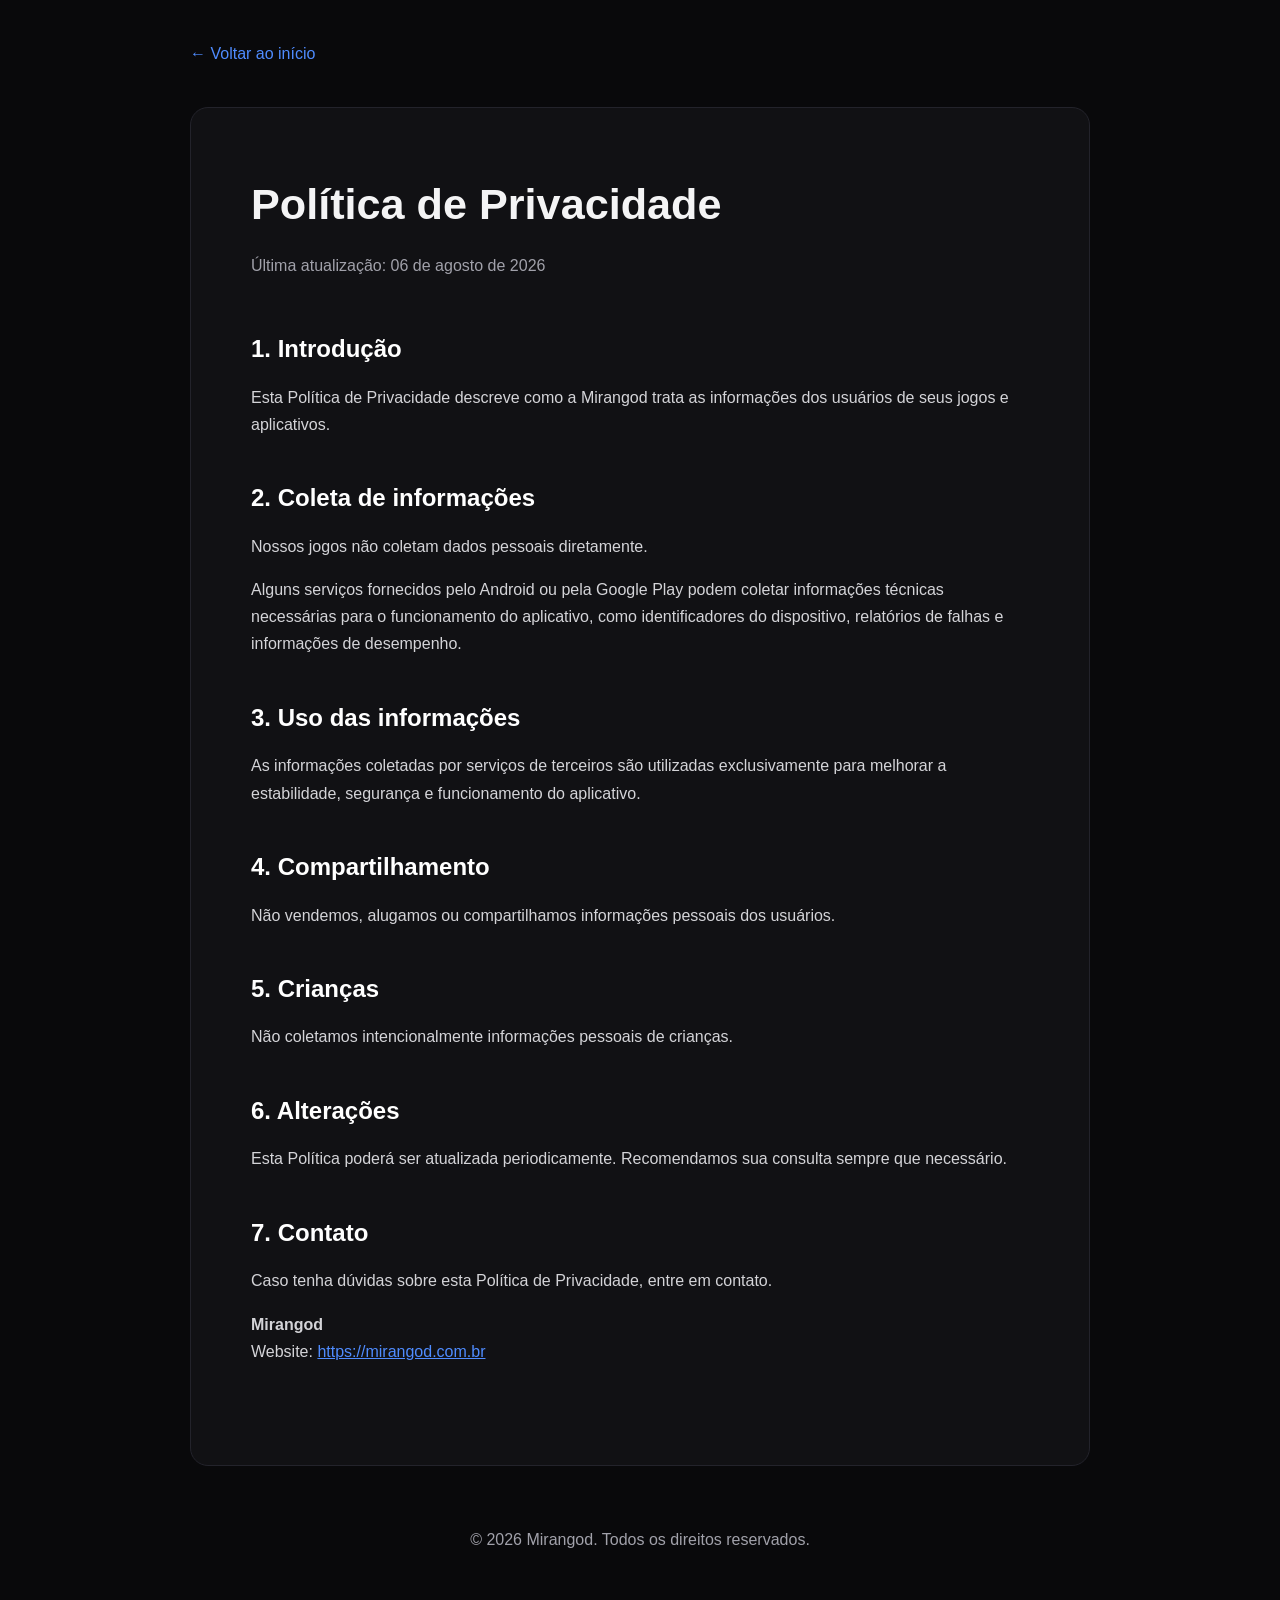
==== politica-de-privacidade/index.html @ 004960d5 "PORT-5 Criada página de política de privacidade" ====
<!DOCTYPE html>
<html lang="pt-BR">
<head>
    <meta charset="UTF-8">
    <meta name="viewport" content="width=device-width, initial-scale=1.0">

    <title>Política de Privacidade | Mirangod</title>

    <meta name="description" content="Política de Privacidade dos aplicativos e jogos desenvolvidos por Mirangod.">

    <link rel="stylesheet" href="style.css">
</head>

<body>

<header>
    <a href="/">← Voltar ao início</a>
</header>

<main class="container">

    <h1>Política de Privacidade</h1>

    <p class="updated">
        Última atualização: 06 de agosto de 2026
    </p>

    <section>

        <h2>1. Introdução</h2>

        <p>
            Esta Política de Privacidade descreve como a Mirangod trata as
            informações dos usuários de seus jogos e aplicativos.
        </p>

    </section>

    <section>

        <h2>2. Coleta de informações</h2>

        <p>
            Nossos jogos não coletam dados pessoais diretamente.
        </p>

        <p>
            Alguns serviços fornecidos pelo Android ou pela Google Play podem
            coletar informações técnicas necessárias para o funcionamento do
            aplicativo, como identificadores do dispositivo, relatórios de falhas
            e informações de desempenho.
        </p>

    </section>

    <section>

        <h2>3. Uso das informações</h2>

        <p>
            As informações coletadas por serviços de terceiros são utilizadas
            exclusivamente para melhorar a estabilidade, segurança e funcionamento
            do aplicativo.
        </p>

    </section>

    <section>

        <h2>4. Compartilhamento</h2>

        <p>
            Não vendemos, alugamos ou compartilhamos informações pessoais dos
            usuários.
        </p>

    </section>

    <section>

        <h2>5. Crianças</h2>

        <p>
            Não coletamos intencionalmente informações pessoais de crianças.
        </p>

    </section>

    <section>

        <h2>6. Alterações</h2>

        <p>
            Esta Política poderá ser atualizada periodicamente. Recomendamos sua
            consulta sempre que necessário.
        </p>

    </section>

    <section>

        <h2>7. Contato</h2>

        <p>
            Caso tenha dúvidas sobre esta Política de Privacidade, entre em contato.
        </p>

        <p>

            <strong>Mirangod</strong><br>
            Website:
            <a href="https://mirangod.com.br">
                https://mirangod.com.br
            </a>

        </p>

    </section>

</main>

<footer>

    © 2026 Mirangod. Todos os direitos reservados.

</footer>

</body>
</html>
---- politica-de-privacidade/style.css ----
:root{

    --background:#09090B;
    --surface:#111114;
    --border:#23232b;

    --text:#F4F4F5;
    --muted:#A1A1AA;

    --accent:#4F8CFF;

}

*{
    margin:0;
    padding:0;
    box-sizing:border-box;
}

body{

    background:var(--background);

    color:var(--text);

    font-family:Inter,Segoe UI,Arial,sans-serif;

    line-height:1.7;

}

header{

    width:min(900px,90%);
    margin:auto;

    padding:40px 0;

}

header a{

    color:var(--accent);
    text-decoration:none;

}

.container{

    width:min(900px,90%);
    margin:auto;

    background:var(--surface);

    border:1px solid var(--border);

    border-radius:18px;

    padding:60px;

}

h1{

    font-size:2.7rem;

    margin-bottom:10px;

}

.updated{

    color:var(--muted);

    margin-bottom:50px;

}

section{

    margin-bottom:40px;

}

h2{

    margin-bottom:14px;

    color:white;

}

p{

    color:#d4d4d8;

    margin-bottom:16px;

}

a{

    color:var(--accent);

}

footer{

    text-align:center;

    color:var(--muted);

    padding:60px 0;

}

@media(max-width:700px){

    .container{

        padding:35px 24px;

    }

    h1{

        font-size:2rem;

    }

}
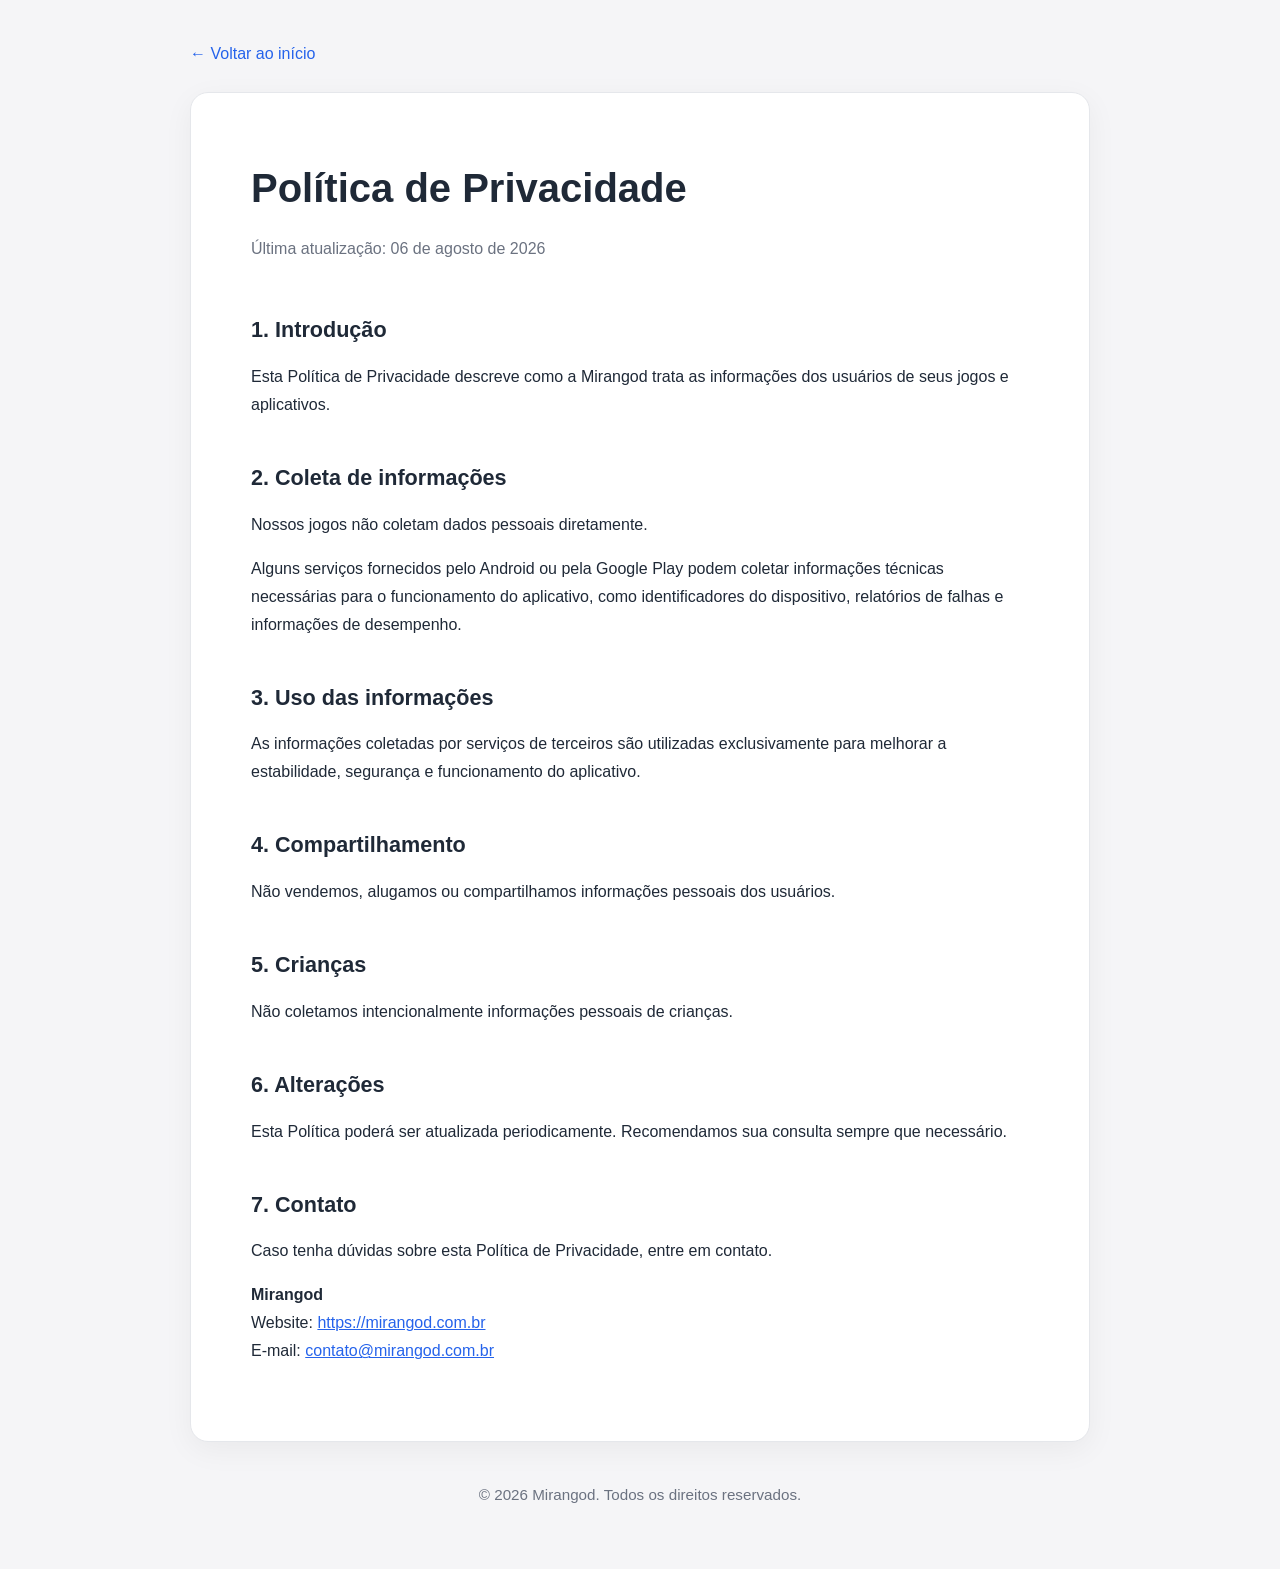
==== commit fb681d02: "PORT-4 Inclusão do código GA4 e email no rodapé da página" ====
--- a/politica-de-privacidade/index.html
+++ b/politica-de-privacidade/index.html
@@ -8,7 +8,17 @@
 
     <meta name="description" content="Política de Privacidade dos aplicativos e jogos desenvolvidos por Mirangod.">
 
-    <link rel="stylesheet" href="style.css">
+    <!-- Google tag (gtag.js) -->
+    <script async src="https://www.googletagmanager.com/gtag/js?id=G-E8WZMS7468"></script>
+    <script>
+        window.dataLayer = window.dataLayer || [];
+        function gtag(){dataLayer.push(arguments);}
+        gtag('js', new Date());
+
+        gtag('config', 'G-E8WZMS7468');
+    </script>
+
+<link rel="stylesheet" href="style.css">
 </head>
 
 <body>
@@ -111,6 +121,11 @@
             Website:
             <a href="https://mirangod.com.br">
                 https://mirangod.com.br
+            </a><br>
+
+            E-mail:
+            <a href="mailto:contato@mirangod.com.br">
+                contato@mirangod.com.br
             </a>
 
         </p>
--- a/politica-de-privacidade/style.css
+++ b/politica-de-privacidade/style.css
@@ -1,130 +1,162 @@
-:root{
+:root {
 
-    --background:#09090B;
-    --surface:#111114;
-    --border:#23232b;
+    --background: #f5f5f7;
+    --surface: #ffffff;
+    --border: #e5e7eb;
 
-    --text:#F4F4F5;
-    --muted:#A1A1AA;
+    --text: #1f2937;
+    --muted: #6b7280;
 
-    --accent:#4F8CFF;
+    --accent: #2563eb;
 
 }
 
-*{
-    margin:0;
-    padding:0;
-    box-sizing:border-box;
+* {
+    margin: 0;
+    padding: 0;
+    box-sizing: border-box;
 }
 
-body{
+html {
+    scroll-behavior: smooth;
+}
 
-    background:var(--background);
+body {
 
-    color:var(--text);
+    background: var(--background);
+    color: var(--text);
 
-    font-family:Inter,Segoe UI,Arial,sans-serif;
-
-    line-height:1.7;
+    font-family: Inter, "Segoe UI", Arial, sans-serif;
+    line-height: 1.75;
 
 }
 
-header{
+header {
 
-    width:min(900px,90%);
-    margin:auto;
+    width: min(900px, 90%);
+    margin: auto;
 
-    padding:40px 0;
+    padding: 40px 0 24px;
 
 }
 
-header a{
+header a {
 
-    color:var(--accent);
-    text-decoration:none;
+    color: var(--accent);
+    text-decoration: none;
+    font-weight: 500;
 
 }
 
-.container{
+header a:hover {
+    text-decoration: underline;
+}
 
-    width:min(900px,90%);
-    margin:auto;
+.container {
 
-    background:var(--surface);
+    width: min(900px, 90%);
+    margin: auto;
 
-    border:1px solid var(--border);
+    background: var(--surface);
 
-    border-radius:18px;
+    border: 1px solid var(--border);
+    border-radius: 18px;
 
-    padding:60px;
+    padding: 60px;
+
+    box-shadow:
+        0 8px 30px rgba(0, 0, 0, .05);
 
 }
 
-h1{
+h1 {
 
-    font-size:2.7rem;
+    font-size: 2.5rem;
+    font-weight: 700;
 
-    margin-bottom:10px;
+    margin-bottom: 12px;
 
 }
 
-.updated{
+.updated {
 
-    color:var(--muted);
-
-    margin-bottom:50px;
+    color: var(--muted);
+    margin-bottom: 48px;
 
 }
 
-section{
+section {
 
-    margin-bottom:40px;
+    margin-bottom: 40px;
 
 }
 
-h2{
+section:last-child {
 
-    margin-bottom:14px;
-
-    color:white;
+    margin-bottom: 0;
 
 }
 
-p{
+h2 {
 
-    color:#d4d4d8;
+    margin-bottom: 14px;
 
-    margin-bottom:16px;
+    font-size: 1.35rem;
+    color: var(--text);
 
 }
 
-a{
+p {
 
-    color:var(--accent);
+    color: var(--text);
+    margin-bottom: 16px;
 
 }
 
-footer{
+a {
 
-    text-align:center;
-
-    color:var(--muted);
-
-    padding:60px 0;
+    color: var(--accent);
 
 }
 
-@media(max-width:700px){
+a:hover {
 
-    .container{
+    text-decoration: underline;
 
-        padding:35px 24px;
+}
+
+strong {
+
+    font-weight: 600;
+
+}
+
+footer {
+
+    width: min(900px, 90%);
+    margin: auto;
+
+    text-align: center;
+
+    color: var(--muted);
+
+    padding: 40px 0 60px;
+
+    font-size: .95rem;
+
+}
+
+@media (max-width: 700px) {
+
+    .container {
+
+        padding: 36px 24px;
 
     }
 
-    h1{
+    h1 {
 
-        font-size:2rem;
+        font-size: 2rem;
 
     }
 
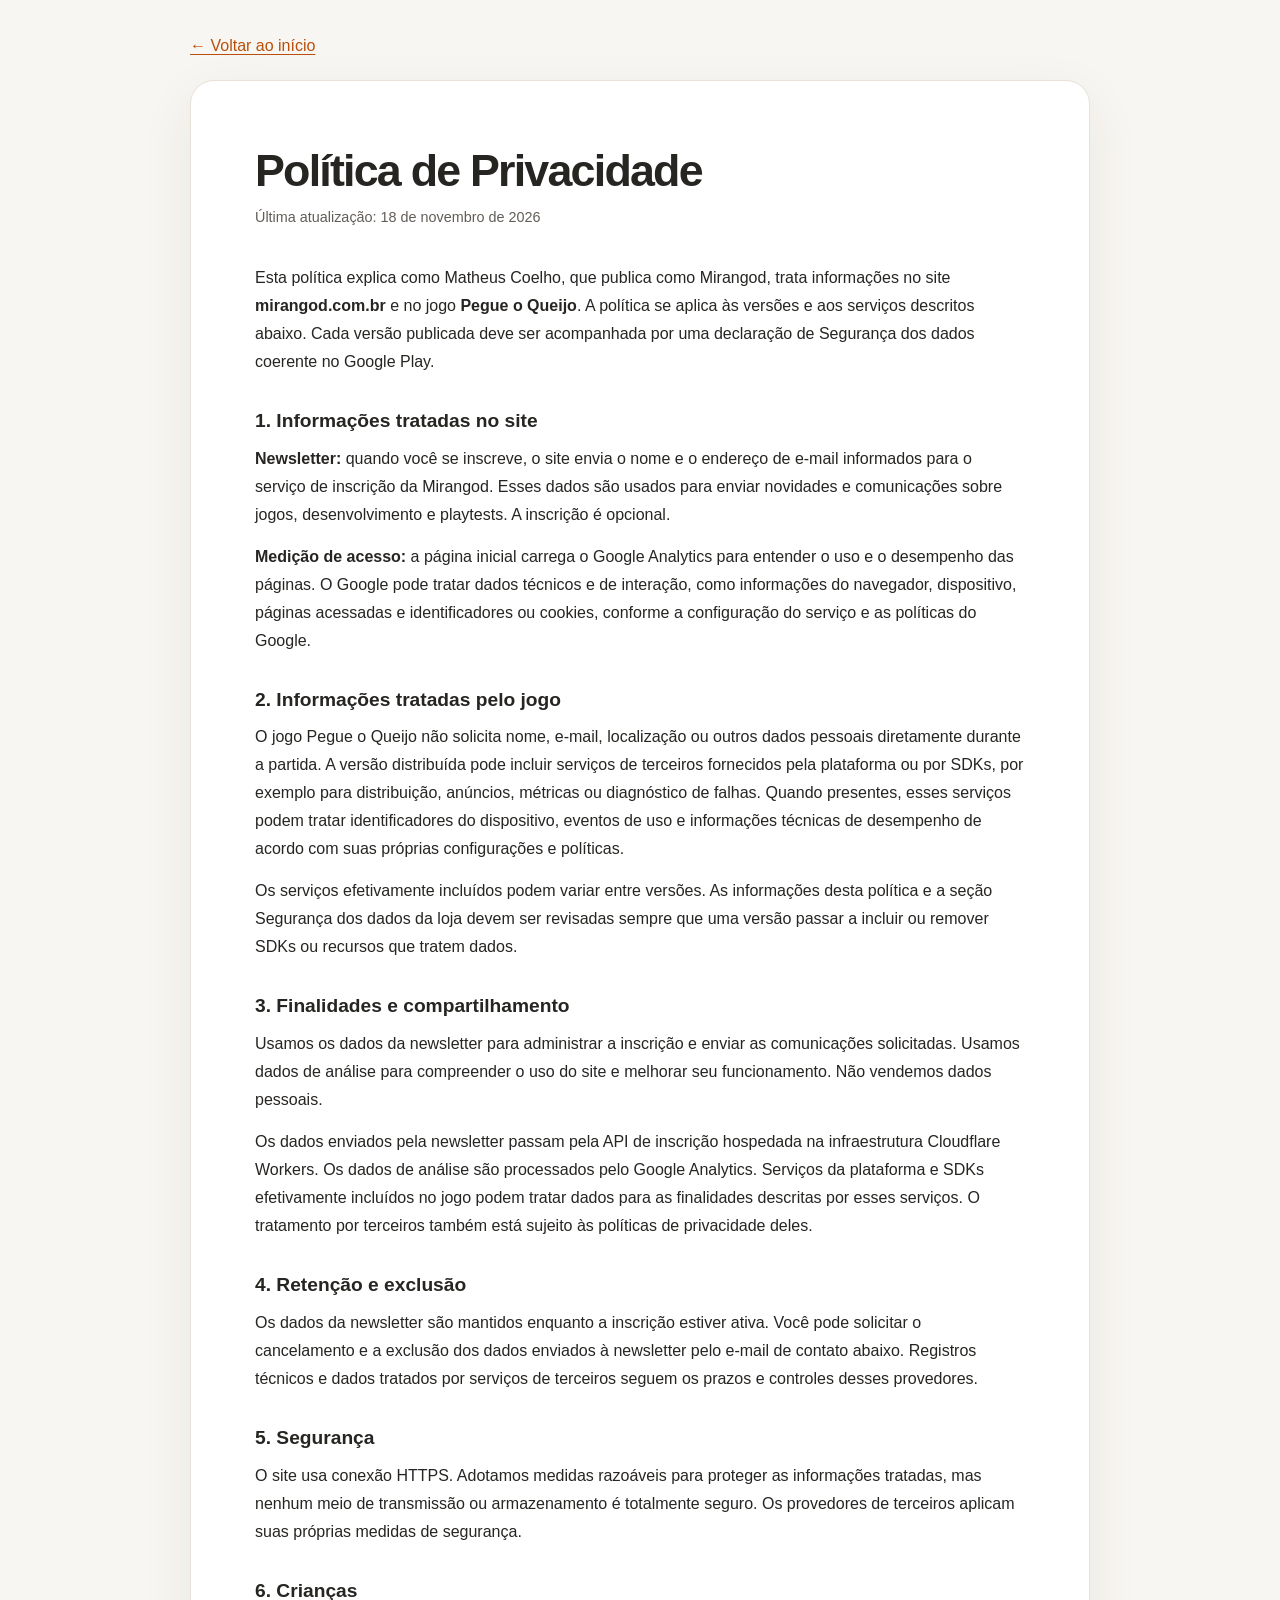
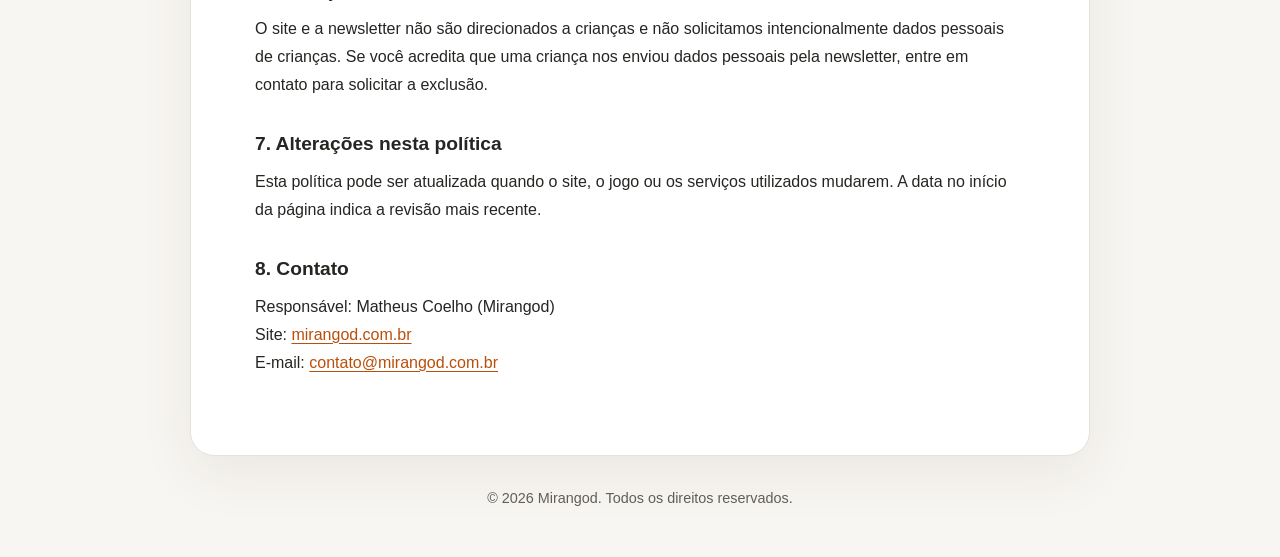
==== commit d8fa3d2b: "Melhoria geral no código" ====
--- a/politica-de-privacidade/index.html
+++ b/politica-de-privacidade/index.html
@@ -3,142 +3,68 @@
 <head>
     <meta charset="UTF-8">
     <meta name="viewport" content="width=device-width, initial-scale=1.0">
+    <meta name="description" content="Política de Privacidade do site Mirangod e do jogo Pegue o Queijo.">
+    <meta name="theme-color" content="#f8f6f2">
+    <title>Política de Privacidade | Mirangod</title>
+    <link rel="stylesheet" href="style.css">
+</head>
+<body>
+    <header class="policy-header">
+        <a href="/">← Voltar ao início</a>
+    </header>
 
-    <title>Política de Privacidade | Mirangod</title>
+    <main class="container">
+        <h1>Política de Privacidade</h1>
+        <p class="updated">Última atualização: 18 de novembro de 2026</p>
 
-    <meta name="description" content="Política de Privacidade dos aplicativos e jogos desenvolvidos por Mirangod.">
+        <p>Esta política explica como Matheus Coelho, que publica como Mirangod, trata informações no site <strong>mirangod.com.br</strong> e no jogo <strong>Pegue o Queijo</strong>. A política se aplica às versões e aos serviços descritos abaixo. Cada versão publicada deve ser acompanhada por uma declaração de Segurança dos dados coerente no Google Play.</p>
 
-    <!-- Google tag (gtag.js) -->
-    <script async src="https://www.googletagmanager.com/gtag/js?id=G-E8WZMS7468"></script>
-    <script>
-        window.dataLayer = window.dataLayer || [];
-        function gtag(){dataLayer.push(arguments);}
-        gtag('js', new Date());
+        <section>
+            <h2>1. Informações tratadas no site</h2>
+            <p><strong>Newsletter:</strong> quando você se inscreve, o site envia o nome e o endereço de e-mail informados para o serviço de inscrição da Mirangod. Esses dados são usados para enviar novidades e comunicações sobre jogos, desenvolvimento e playtests. A inscrição é opcional.</p>
+            <p><strong>Medição de acesso:</strong> a página inicial carrega o Google Analytics para entender o uso e o desempenho das páginas. O Google pode tratar dados técnicos e de interação, como informações do navegador, dispositivo, páginas acessadas e identificadores ou cookies, conforme a configuração do serviço e as políticas do Google.</p>
+        </section>
 
-        gtag('config', 'G-E8WZMS7468');
-    </script>
+        <section>
+            <h2>2. Informações tratadas pelo jogo</h2>
+            <p>O jogo Pegue o Queijo não solicita nome, e-mail, localização ou outros dados pessoais diretamente durante a partida. A versão distribuída pode incluir serviços de terceiros fornecidos pela plataforma ou por SDKs, por exemplo para distribuição, anúncios, métricas ou diagnóstico de falhas. Quando presentes, esses serviços podem tratar identificadores do dispositivo, eventos de uso e informações técnicas de desempenho de acordo com suas próprias configurações e políticas.</p>
+            <p>Os serviços efetivamente incluídos podem variar entre versões. As informações desta política e a seção Segurança dos dados da loja devem ser revisadas sempre que uma versão passar a incluir ou remover SDKs ou recursos que tratem dados.</p>
+        </section>
 
-<link rel="stylesheet" href="style.css">
-</head>
+        <section>
+            <h2>3. Finalidades e compartilhamento</h2>
+            <p>Usamos os dados da newsletter para administrar a inscrição e enviar as comunicações solicitadas. Usamos dados de análise para compreender o uso do site e melhorar seu funcionamento. Não vendemos dados pessoais.</p>
+            <p>Os dados enviados pela newsletter passam pela API de inscrição hospedada na infraestrutura Cloudflare Workers. Os dados de análise são processados pelo Google Analytics. Serviços da plataforma e SDKs efetivamente incluídos no jogo podem tratar dados para as finalidades descritas por esses serviços. O tratamento por terceiros também está sujeito às políticas de privacidade deles.</p>
+        </section>
 
-<body>
+        <section>
+            <h2>4. Retenção e exclusão</h2>
+            <p>Os dados da newsletter são mantidos enquanto a inscrição estiver ativa. Você pode solicitar o cancelamento e a exclusão dos dados enviados à newsletter pelo e-mail de contato abaixo. Registros técnicos e dados tratados por serviços de terceiros seguem os prazos e controles desses provedores.</p>
+        </section>
 
-<header>
-    <a href="/">← Voltar ao início</a>
-</header>
+        <section>
+            <h2>5. Segurança</h2>
+            <p>O site usa conexão HTTPS. Adotamos medidas razoáveis para proteger as informações tratadas, mas nenhum meio de transmissão ou armazenamento é totalmente seguro. Os provedores de terceiros aplicam suas próprias medidas de segurança.</p>
+        </section>
 
-<main class="container">
+        <section>
+            <h2>6. Crianças</h2>
+            <p>O site e a newsletter não são direcionados a crianças e não solicitamos intencionalmente dados pessoais de crianças. Se você acredita que uma criança nos enviou dados pessoais pela newsletter, entre em contato para solicitar a exclusão.</p>
+        </section>
 
-    <h1>Política de Privacidade</h1>
+        <section>
+            <h2>7. Alterações nesta política</h2>
+            <p>Esta política pode ser atualizada quando o site, o jogo ou os serviços utilizados mudarem. A data no início da página indica a revisão mais recente.</p>
+        </section>
 
-    <p class="updated">
-        Última atualização: 06 de agosto de 2026
-    </p>
+        <section>
+            <h2>8. Contato</h2>
+            <p>Responsável: Matheus Coelho (Mirangod)<br>
+            Site: <a href="https://mirangod.com.br">mirangod.com.br</a><br>
+            E-mail: <a href="mailto:contato@mirangod.com.br">contato@mirangod.com.br</a></p>
+        </section>
+    </main>
 
-    <section>
-
-        <h2>1. Introdução</h2>
-
-        <p>
-            Esta Política de Privacidade descreve como a Mirangod trata as
-            informações dos usuários de seus jogos e aplicativos.
-        </p>
-
-    </section>
-
-    <section>
-
-        <h2>2. Coleta de informações</h2>
-
-        <p>
-            Nossos jogos não coletam dados pessoais diretamente.
-        </p>
-
-        <p>
-            Alguns serviços fornecidos pelo Android ou pela Google Play podem
-            coletar informações técnicas necessárias para o funcionamento do
-            aplicativo, como identificadores do dispositivo, relatórios de falhas
-            e informações de desempenho.
-        </p>
-
-    </section>
-
-    <section>
-
-        <h2>3. Uso das informações</h2>
-
-        <p>
-            As informações coletadas por serviços de terceiros são utilizadas
-            exclusivamente para melhorar a estabilidade, segurança e funcionamento
-            do aplicativo.
-        </p>
-
-    </section>
-
-    <section>
-
-        <h2>4. Compartilhamento</h2>
-
-        <p>
-            Não vendemos, alugamos ou compartilhamos informações pessoais dos
-            usuários.
-        </p>
-
-    </section>
-
-    <section>
-
-        <h2>5. Crianças</h2>
-
-        <p>
-            Não coletamos intencionalmente informações pessoais de crianças.
-        </p>
-
-    </section>
-
-    <section>
-
-        <h2>6. Alterações</h2>
-
-        <p>
-            Esta Política poderá ser atualizada periodicamente. Recomendamos sua
-            consulta sempre que necessário.
-        </p>
-
-    </section>
-
-    <section>
-
-        <h2>7. Contato</h2>
-
-        <p>
-            Caso tenha dúvidas sobre esta Política de Privacidade, entre em contato.
-        </p>
-
-        <p>
-
-            <strong>Mirangod</strong><br>
-            Website:
-            <a href="https://mirangod.com.br">
-                https://mirangod.com.br
-            </a><br>
-
-            E-mail:
-            <a href="mailto:contato@mirangod.com.br">
-                contato@mirangod.com.br
-            </a>
-
-        </p>
-
-    </section>
-
-</main>
-
-<footer>
-
-    © 2026 Mirangod. Todos os direitos reservados.
-
-</footer>
-
+    <footer>© 2026 Mirangod. Todos os direitos reservados.</footer>
 </body>
-</html>+</html>
--- a/politica-de-privacidade/style.css
+++ b/politica-de-privacidade/style.css
@@ -1,163 +1,41 @@
 :root {
-
-    --background: #f5f5f7;
-    --surface: #ffffff;
-    --border: #e5e7eb;
-
-    --text: #1f2937;
-    --muted: #6b7280;
-
-    --accent: #2563eb;
-
+    color-scheme: light;
+    --background: #f8f6f2;
+    --surface: #fff;
+    --border: #e8e1d9;
+    --text: #272522;
+    --muted: #625d57;
+    --accent: #b94f0a;
 }
-
-* {
+* { box-sizing: border-box; }
+html { scroll-behavior: smooth; }
+body {
     margin: 0;
-    padding: 0;
-    box-sizing: border-box;
-}
-
-html {
-    scroll-behavior: smooth;
-}
-
-body {
-
     background: var(--background);
     color: var(--text);
-
-    font-family: Inter, "Segoe UI", Arial, sans-serif;
-    line-height: 1.75;
-
+    font: 16px/1.75 Montserrat, "Segoe UI", Arial, sans-serif;
 }
-
-header {
-
-    width: min(900px, 90%);
-    margin: auto;
-
-    padding: 40px 0 24px;
-
+.policy-header, .container, footer { width: min(900px, calc(100% - 40px)); margin-inline: auto; }
+.policy-header { padding: 32px 0 20px; }
+a { color: var(--accent); text-underline-offset: 3px; }
+a:focus-visible { outline: 3px solid #e6a278; outline-offset: 3px; }
+.container {
+    padding: clamp(28px, 7vw, 64px);
+    background: var(--surface);
+    border: 1px solid var(--border);
+    border-radius: 24px;
+    box-shadow: 0 18px 55px rgba(53, 42, 31, .07);
 }
-
-header a {
-
-    color: var(--accent);
-    text-decoration: none;
-    font-weight: 500;
-
+h1 { margin: 0 0 8px; font-size: clamp(2rem, 5vw, 2.8rem); line-height: 1.15; letter-spacing: -.04em; }
+.updated { margin: 0 0 34px; color: var(--muted); font-size: .9rem; }
+section { margin-top: 32px; }
+h2 { margin: 0 0 10px; font-size: 1.2rem; line-height: 1.4; }
+p { margin: 0 0 14px; }
+footer { padding: 30px 0 46px; color: var(--muted); text-align: center; font-size: .9rem; }
+@media (max-width: 520px) {
+    .policy-header, .container, footer { width: calc(100% - 28px); }
+    .policy-header { padding-top: 20px; }
+    .container { border-radius: 18px; }
+    section { margin-top: 26px; }
 }
-
-header a:hover {
-    text-decoration: underline;
-}
-
-.container {
-
-    width: min(900px, 90%);
-    margin: auto;
-
-    background: var(--surface);
-
-    border: 1px solid var(--border);
-    border-radius: 18px;
-
-    padding: 60px;
-
-    box-shadow:
-        0 8px 30px rgba(0, 0, 0, .05);
-
-}
-
-h1 {
-
-    font-size: 2.5rem;
-    font-weight: 700;
-
-    margin-bottom: 12px;
-
-}
-
-.updated {
-
-    color: var(--muted);
-    margin-bottom: 48px;
-
-}
-
-section {
-
-    margin-bottom: 40px;
-
-}
-
-section:last-child {
-
-    margin-bottom: 0;
-
-}
-
-h2 {
-
-    margin-bottom: 14px;
-
-    font-size: 1.35rem;
-    color: var(--text);
-
-}
-
-p {
-
-    color: var(--text);
-    margin-bottom: 16px;
-
-}
-
-a {
-
-    color: var(--accent);
-
-}
-
-a:hover {
-
-    text-decoration: underline;
-
-}
-
-strong {
-
-    font-weight: 600;
-
-}
-
-footer {
-
-    width: min(900px, 90%);
-    margin: auto;
-
-    text-align: center;
-
-    color: var(--muted);
-
-    padding: 40px 0 60px;
-
-    font-size: .95rem;
-
-}
-
-@media (max-width: 700px) {
-
-    .container {
-
-        padding: 36px 24px;
-
-    }
-
-    h1 {
-
-        font-size: 2rem;
-
-    }
-
-}+@media (prefers-reduced-motion: reduce) { html { scroll-behavior: auto; } }
